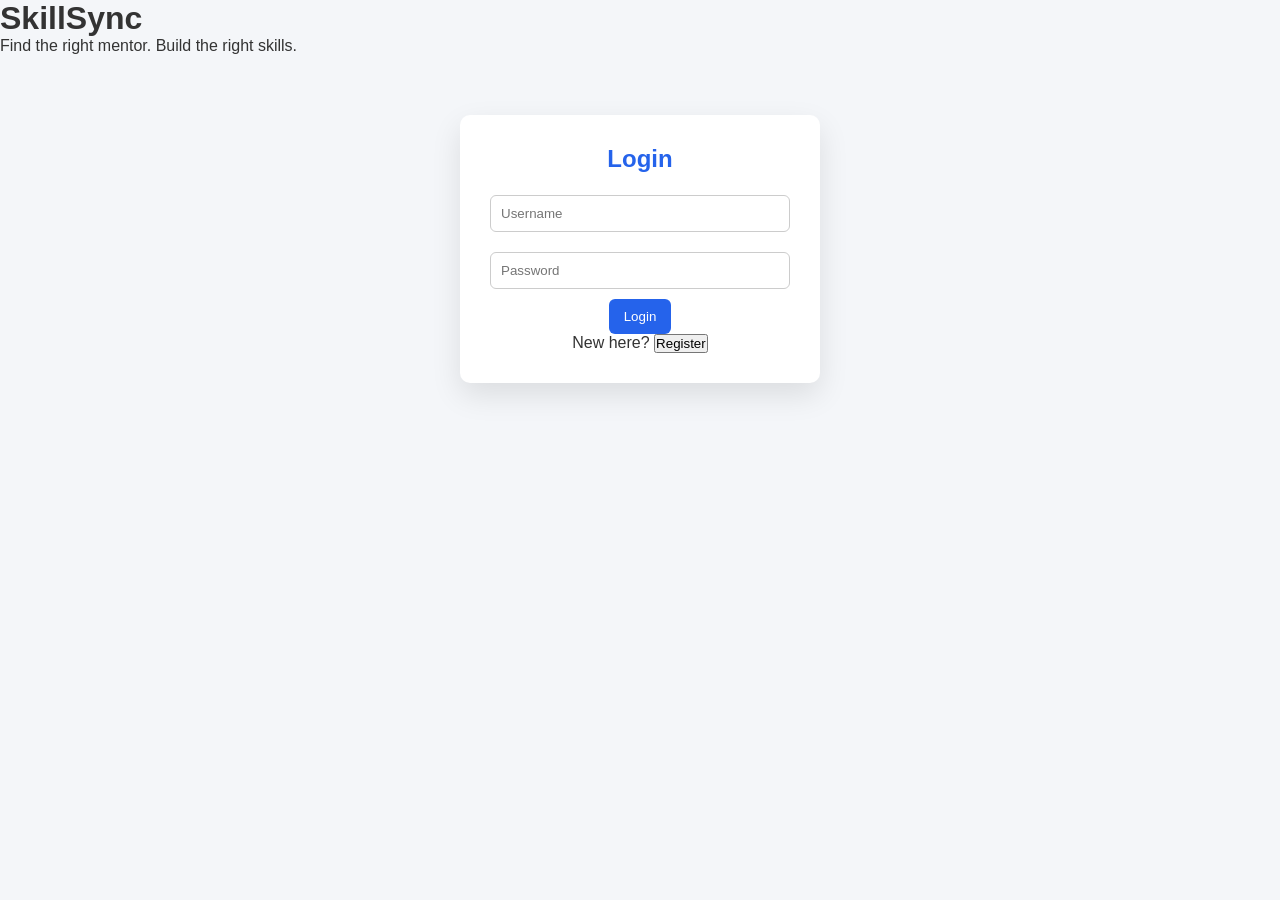
==== frontend/index.html @ 21e5f705 "integration code" ====
<!DOCTYPE html>
<html lang="en">
<head>
  <meta charset="UTF-8">
  <title>SkillSync — Login / Register</title>
  <link rel="stylesheet" href="style.css">
</head>

<body class="auth-body">

<div class="auth-container">
  <h1 class="brand-title">SkillSync</h1>
  <p class="subtitle">Find the right mentor. Build the right skills.</p>

  <div class="auth-card">

    <!-- LOGIN FORM -->
    <div id="login-section">
      <h2>Login</h2>
      <form id="loginForm">
        <input id="login-username" type="text" class="input-field" placeholder="Username" required>
        <input id="login-password" type="password" class="input-field" placeholder="Password" required>
        <button type="submit" class="btn primary-btn">Login</button>
      </form>
      <p class="switch-text">
        New here? <button id="showRegisterBtn" class="link-btn">Register</button>
      </p>
    </div>

    <!-- REGISTER FORM -->
    <div id="register-section" style="display:none;">
      <h2>Register</h2>
      <form id="registerForm">
        <input id="reg-username" type="text" class="input-field" placeholder="Username" required>
        <input id="reg-name" type="text" class="input-field" placeholder="Full Name" required>
        <input id="reg-password" type="password" class="input-field" placeholder="Password" required>
        <select id="reg-role" class="input-field">
          <option value="mentee">Mentee</option>
          <option value="mentor">Mentor</option>
        </select>
        <input id="reg-phone" type="text" class="input-field" placeholder="Phone Number">
        <input id="reg-experience" type="text" class="input-field" placeholder="Experience Level">
        <textarea id="reg-summary" class="input-field" placeholder="Profile Summary"></textarea>
        <button type="submit" class="btn primary-btn">Register</button>
      </form>
      <p class="switch-text">
        Already have an account? <button id="showLoginBtn" class="link-btn">Login</button>
      </p>
    </div>

  </div>
</div>

<script>
const API = "http://127.0.0.1:8000";

// --- TOGGLE LOGIN / REGISTER ---
const loginSection = document.getElementById("login-section");
const registerSection = document.getElementById("register-section");
document.getElementById("showRegisterBtn").onclick = () => {
  loginSection.style.display = "none";
  registerSection.style.display = "block";
};
document.getElementById("showLoginBtn").onclick = () => {
  registerSection.style.display = "none";
  loginSection.style.display = "block";
};

// --- LOGIN LOGIC ---
document.getElementById("loginForm").addEventListener("submit", async (e) => {
  e.preventDefault();
  const username = document.getElementById("login-username").value.trim();
  const password = document.getElementById("login-password").value.trim();

  const res = await fetch(`${API}/users/login`, {
    method: "POST",
    headers: { "Content-Type": "application/json" },
    body: JSON.stringify({ username, password })
  });

  const data = await res.json();

  if (!res.ok) {
    alert(data.detail || "Login failed");
    return;
  }

  localStorage.setItem("token", data.token);
  localStorage.setItem("username", data.username);
  localStorage.setItem("role", data.role);
  window.location.href = "dashboard.html";
});

// --- REGISTER LOGIC ---
document.getElementById("registerForm").addEventListener("submit", async (e) => {
  e.preventDefault();

  const payload = {
    username: document.getElementById("reg-username").value.trim(),
    name: document.getElementById("reg-name").value.trim(),
    password: document.getElementById("reg-password").value.trim(),
    role: document.getElementById("reg-role").value,
    phone_number: document.getElementById("reg-phone").value.trim(),
    experience_level: document.getElementById("reg-experience").value.trim(),
    profile_summary: document.getElementById("reg-summary").value.trim()
  };

  const res = await fetch(`${API}/users/register`, {
    method: "POST",
    headers: { "Content-Type": "application/json" },
    body: JSON.stringify(payload)
  });

  const data = await res.json();

  if (!res.ok) {
    alert(data.detail || "Registration failed");
    return;
  }

  alert("Registration successful! Logging in...");
  // AUTO LOGIN AFTER REGISTER
  const loginRes = await fetch(`${API}/users/login`, {
    method: "POST",
    headers: { "Content-Type": "application/json" },
    body: JSON.stringify({ username: payload.username, password: payload.password })
  });

  const loginData = await loginRes.json();
  if (!loginRes.ok) return alert(loginData.detail || "Login after registration failed");

  localStorage.setItem("token", loginData.token);
  localStorage.setItem("username", loginData.username);
  localStorage.setItem("role", loginData.role);
  window.location.href = "dashboard.html";
});
</script>

</body>
</html>
---- frontend/style.css ----
* {
  margin: 0;
  padding: 0;
  box-sizing: border-box;
  font-family: "Segoe UI", sans-serif;
}

body {
  background: #f4f6f9;
  color: #333;
}

.bg-pattern {
  min-height: 100vh;
}

.topbar {
  background: #2563eb;
  color: white;
  padding: 15px 30px;
  display: flex;
  justify-content: space-between;
  align-items: center;
}

.tagline {
  font-size: 0.9rem;
  opacity: 0.9;
}

.container {
  padding: 30px;
  display: grid;
  grid-template-columns: repeat(auto-fit, minmax(320px, 1fr));
  gap: 20px;
}

.auth-card {
  background: white;
  padding: 30px;
  max-width: 360px;
  margin: auto;
  margin-top: 60px;
  border-radius: 10px;
  box-shadow: 0 12px 30px rgba(0,0,0,0.1);
  text-align: center;
}

.mascot {
  width: 90px;
  margin-bottom: 15px;
}

.card {
  background: white;
  padding: 20px;
  border-radius: 8px;
  box-shadow: 0 4px 12px rgba(0,0,0,0.08);
}

h2 {
  color: #2563eb;
  margin-bottom: 12px;
}

ul {
  list-style: none;
  margin-bottom: 12px;
}

ul li {
  padding: 8px 10px;
  border-bottom: 1px solid #eee;
}

.input-field {
  width: 100%;
  padding: 10px;
  margin: 10px 0;
  border-radius: 6px;
  border: 1px solid #ccc;
}

.btn {
  padding: 10px 15px;
  border-radius: 6px;
  border: none;
  cursor: pointer;
  font-weight: 500;
}

.primary-btn {
  background: #2563eb;
  color: white;
}

.secondary-btn {
  background: #e5e7eb;
}

#logoutBtn {
  background: white;
  color: #2563eb;
  padding: 6px 12px;
  border-radius: 6px;
}

.chat-box {
  height: 150px;
  border: 1px solid #ddd;
  padding: 10px;
  background: #fafafa;
  overflow-y: auto;
}

.muted {
  color: #777;
  font-size: 0.85rem;
}

@media (max-width: 600px) {
  .container {
    grid-template-columns: 1fr;
  }
}
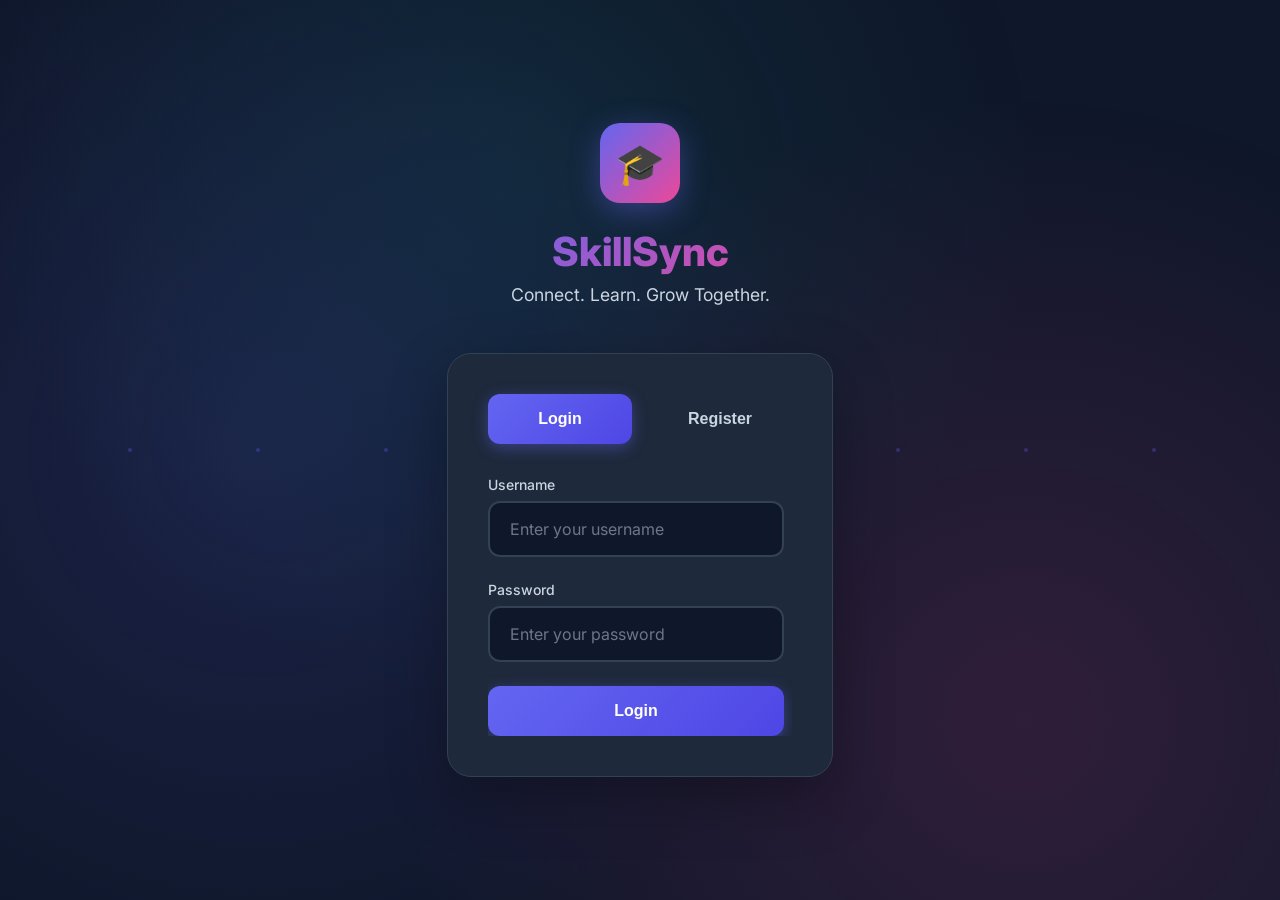
==== commit f97a0a25: "new ui" ====
--- a/frontend/index.html
+++ b/frontend/index.html
@@ -2,139 +2,629 @@
 <html lang="en">
 <head>
   <meta charset="UTF-8">
-  <title>SkillSync — Login / Register</title>
-  <link rel="stylesheet" href="style.css">
+  <meta name="viewport" content="width=device-width, initial-scale=1.0">
+  <title>SkillSync - Login & Register</title>
+  <style>
+    @import url('https://fonts.googleapis.com/css2?family=Inter:wght@300;400;500;600;700;800&display=swap');
+    
+    * {
+      margin: 0;
+      padding: 0;
+      box-sizing: border-box;
+    }
+    
+    html, body {
+      margin: 0;
+      padding: 0;
+      overflow-y: auto;
+    }
+
+    .auth-card,
+    .auth-section {
+      height: auto;
+      max-height: none;
+    }
+    
+    :root {
+      --primary: #6366f1;
+      --primary-dark: #4f46e5;
+      --secondary: #ec4899;
+      --accent: #14b8a6;
+      --bg-dark: #0f172a;
+      --bg-card: #1e293b;
+      --bg-card-hover: #334155;
+      --text-primary: #f8fafc;
+      --text-secondary: #cbd5e1;
+      --border: #334155;
+      --success: #10b981;
+      --danger: #ef4444;
+    }
+    
+    body {
+      font-family: 'Inter', sans-serif;
+      background: var(--bg-dark);
+      color: var(--text-primary);
+      min-height: 100vh;
+      display: flex;
+      align-items: center;
+      justify-content: center;
+      overflow: hidden;
+      position: relative;
+    }
+    
+    /* Animated Background */
+    body::before {
+      content: '';
+      position: fixed;
+      top: 0;
+      left: 0;
+      width: 100%;
+      height: 100%;
+      background: 
+        radial-gradient(circle at 20% 50%, rgba(99, 102, 241, 0.15) 0%, transparent 50%),
+        radial-gradient(circle at 80% 80%, rgba(236, 72, 153, 0.15) 0%, transparent 50%),
+        radial-gradient(circle at 40% 20%, rgba(20, 184, 166, 0.1) 0%, transparent 50%);
+      animation: backgroundShift 20s ease infinite;
+      z-index: -1;
+    }
+    
+    @keyframes backgroundShift {
+      0%, 100% { opacity: 1; }
+      50% { opacity: 0.8; }
+    }
+    
+    /* Floating particles */
+    .particle {
+      position: fixed;
+      width: 4px;
+      height: 4px;
+      background: var(--primary);
+      border-radius: 50%;
+      opacity: 0.3;
+      animation: float-particle 20s infinite;
+    }
+    
+    @keyframes float-particle {
+      0%, 100% { transform: translateY(0) translateX(0); }
+      50% { transform: translateY(-100vh) translateX(50px); }
+    }
+    
+    .auth-container {
+      width: 100%;
+      max-width: 450px;
+      padding: 2rem;
+      z-index: 1;
+    }
+    
+    .brand-header {
+      text-align: center;
+      margin-bottom: 3rem;
+    }
+    
+    .logo-large {
+      width: 80px;
+      height: 80px;
+      margin: 0 auto 1.5rem;
+      background: linear-gradient(135deg, var(--primary), var(--secondary));
+      border-radius: 20px;
+      display: flex;
+      align-items: center;
+      justify-content: center;
+      font-size: 2.5rem;
+      animation: pulse 2s ease-in-out infinite;
+      box-shadow: 0 8px 30px rgba(99, 102, 241, 0.4);
+    }
+    
+    @keyframes pulse {
+      0%, 100% { transform: scale(1); }
+      50% { transform: scale(1.05); }
+    }
+    
+    .brand-title {
+      font-size: 2.5rem;
+      font-weight: 800;
+      background: linear-gradient(135deg, var(--primary), var(--secondary));
+      background-clip: text;
+      -webkit-background-clip: text;
+      color: transparent;
+      -webkit-text-fill-color: transparent;
+      margin-bottom: 0.5rem;
+    }
+    
+    .brand-subtitle {
+      color: var(--text-secondary);
+      font-size: 1.1rem;
+    }
+    
+    .auth-card {
+      background: var(--bg-card);
+      border: 1px solid var(--border);
+      border-radius: 24px;
+      padding: 2.5rem;
+      box-shadow: 0 20px 60px rgba(0, 0, 0, 0.3);
+      position: relative;
+      overflow: hidden;
+      max-height: 85vh;
+      display: flex;
+      flex-direction: column;
+    }
+    
+    .auth-tabs {
+      display: flex;
+      gap: 1rem;
+      margin-bottom: 2rem;
+    }
+    
+    .tab-btn {
+      flex: 1;
+      padding: 1rem;
+      background: transparent;
+      border: none;
+      color: var(--text-secondary);
+      font-size: 1rem;
+      font-weight: 600;
+      cursor: pointer;
+      border-radius: 12px;
+      transition: all 0.3s ease;
+      position: relative;
+    }
+    
+    .tab-btn.active {
+      background: linear-gradient(135deg, var(--primary), var(--primary-dark));
+      color: white;
+      box-shadow: 0 4px 15px rgba(99, 102, 241, 0.4);
+    }
+    
+    .tab-btn:not(.active):hover {
+      background: var(--bg-card-hover);
+    }
+    
+    .auth-section {
+      display: none;
+      overflow-y: auto;
+      flex: 1;
+      padding-right: 0.5rem;
+    }
+    
+    .auth-section.active {
+      display: block;
+      animation: fadeIn 0.3s ease;
+    }
+    
+    /* Custom scrollbar */
+    .auth-section::-webkit-scrollbar {
+      width: 8px;
+    }
+    
+    .auth-section::-webkit-scrollbar-track {
+      background: var(--bg-dark);
+      border-radius: 4px;
+    }
+    
+    .auth-section::-webkit-scrollbar-thumb {
+      background: var(--primary);
+      border-radius: 4px;
+    }
+    
+    .auth-section::-webkit-scrollbar-thumb:hover {
+      background: var(--primary-dark);
+    }
+    
+    @keyframes fadeIn {
+      from { opacity: 0; transform: translateY(10px); }
+      to { opacity: 1; transform: translateY(0); }
+    }
+    
+    .form-group {
+      margin-bottom: 1.5rem;
+    }
+    
+    .form-label {
+      display: block;
+      margin-bottom: 0.5rem;
+      color: var(--text-secondary);
+      font-weight: 500;
+      font-size: 0.875rem;
+    }
+    
+    .input-field {
+      width: 100%;
+      padding: 1rem 1.25rem;
+      background: var(--bg-dark);
+      border: 2px solid var(--border);
+      border-radius: 12px;
+      color: var(--text-primary);
+      font-size: 1rem;
+      transition: all 0.3s ease;
+      font-family: 'Inter', sans-serif;
+    }
+    
+    .input-field:focus {
+      outline: none;
+      border-color: var(--primary);
+      box-shadow: 0 0 0 4px rgba(99, 102, 241, 0.1);
+    }
+    
+    .input-field::placeholder {
+      color: var(--text-secondary);
+      opacity: 0.5;
+    }
+    
+    select.input-field {
+      cursor: pointer;
+    }
+    
+    textarea.input-field {
+      min-height: 100px;
+      resize: vertical;
+    }
+    
+    .btn {
+      width: 100%;
+      padding: 1rem 1.5rem;
+      border-radius: 12px;
+      border: none;
+      font-weight: 600;
+      font-size: 1rem;
+      cursor: pointer;
+      transition: all 0.3s ease;
+      position: relative;
+      overflow: hidden;
+    }
+    
+    .btn::before {
+      content: '';
+      position: absolute;
+      top: 50%;
+      left: 50%;
+      width: 0;
+      height: 0;
+      border-radius: 50%;
+      background: rgba(255, 255, 255, 0.2);
+      transform: translate(-50%, -50%);
+      transition: width 0.6s, height 0.6s;
+    }
+    
+    .btn:hover::before {
+      width: 300px;
+      height: 300px;
+    }
+    
+    .btn-primary {
+      background: linear-gradient(135deg, var(--primary), var(--primary-dark));
+      color: white;
+      box-shadow: 0 4px 15px rgba(99, 102, 241, 0.4);
+    }
+    
+    .btn-primary:hover {
+      transform: translateY(-2px);
+      box-shadow: 0 6px 20px rgba(99, 102, 241, 0.6);
+    }
+    
+    .btn-primary:active {
+      transform: translateY(0);
+    }
+    
+    .divider {
+      display: flex;
+      align-items: center;
+      text-align: center;
+      margin: 1.5rem 0;
+      color: var(--text-secondary);
+    }
+    
+    .divider::before,
+    .divider::after {
+      content: '';
+      flex: 1;
+      border-bottom: 1px solid var(--border);
+    }
+    
+    .divider span {
+      padding: 0 1rem;
+      font-size: 0.875rem;
+    }
+    
+    .error-message {
+      background: rgba(239, 68, 68, 0.1);
+      border: 1px solid var(--danger);
+      color: var(--danger);
+      padding: 1rem;
+      border-radius: 12px;
+      margin-bottom: 1rem;
+      font-size: 0.875rem;
+      display: none;
+    }
+    
+    .error-message.show {
+      display: block;
+      animation: shake 0.5s ease;
+    }
+    
+    @keyframes shake {
+      0%, 100% { transform: translateX(0); }
+      25% { transform: translateX(-10px); }
+      75% { transform: translateX(10px); }
+    }
+    
+    .success-message {
+      background: rgba(16, 185, 129, 0.1);
+      border: 1px solid var(--success);
+      color: var(--success);
+      padding: 1rem;
+      border-radius: 12px;
+      margin-bottom: 1rem;
+      font-size: 0.875rem;
+      display: none;
+    }
+    
+    .success-message.show {
+      display: block;
+      animation: fadeIn 0.3s ease;
+    }
+    
+    @media (max-width: 768px) {
+      .auth-container {
+        padding: 1rem;
+      }
+      
+      .auth-card {
+        padding: 1.5rem;
+      }
+      
+      .brand-title {
+        font-size: 2rem;
+      }
+    }
+  </style>
 </head>
 
-<body class="auth-body">
-
-<div class="auth-container">
-  <h1 class="brand-title">SkillSync</h1>
-  <p class="subtitle">Find the right mentor. Build the right skills.</p>
-
-  <div class="auth-card">
-
-    <!-- LOGIN FORM -->
-    <div id="login-section">
-      <h2>Login</h2>
-      <form id="loginForm">
-        <input id="login-username" type="text" class="input-field" placeholder="Username" required>
-        <input id="login-password" type="password" class="input-field" placeholder="Password" required>
-        <button type="submit" class="btn primary-btn">Login</button>
-      </form>
-      <p class="switch-text">
-        New here? <button id="showRegisterBtn" class="link-btn">Register</button>
-      </p>
+<body>
+  <!-- Floating particles -->
+  <div class="particle" style="left: 10%; animation-delay: 0s;"></div>
+  <div class="particle" style="left: 20%; animation-delay: 2s;"></div>
+  <div class="particle" style="left: 30%; animation-delay: 4s;"></div>
+  <div class="particle" style="left: 40%; animation-delay: 1s;"></div>
+  <div class="particle" style="left: 50%; animation-delay: 3s;"></div>
+  <div class="particle" style="left: 60%; animation-delay: 5s;"></div>
+  <div class="particle" style="left: 70%; animation-delay: 2.5s;"></div>
+  <div class="particle" style="left: 80%; animation-delay: 4.5s;"></div>
+  <div class="particle" style="left: 90%; animation-delay: 1.5s;"></div>
+
+  <div class="auth-container">
+    <div class="brand-header">
+      <div class="logo-large">🎓</div>
+      <h1 class="brand-title">SkillSync</h1>
+      <p class="brand-subtitle">Connect. Learn. Grow Together.</p>
     </div>
 
-    <!-- REGISTER FORM -->
-    <div id="register-section" style="display:none;">
-      <h2>Register</h2>
-      <form id="registerForm">
-        <input id="reg-username" type="text" class="input-field" placeholder="Username" required>
-        <input id="reg-name" type="text" class="input-field" placeholder="Full Name" required>
-        <input id="reg-password" type="password" class="input-field" placeholder="Password" required>
-        <select id="reg-role" class="input-field">
-          <option value="mentee">Mentee</option>
-          <option value="mentor">Mentor</option>
-        </select>
-        <input id="reg-phone" type="text" class="input-field" placeholder="Phone Number">
-        <input id="reg-experience" type="text" class="input-field" placeholder="Experience Level">
-        <textarea id="reg-summary" class="input-field" placeholder="Profile Summary"></textarea>
-        <button type="submit" class="btn primary-btn">Register</button>
-      </form>
-      <p class="switch-text">
-        Already have an account? <button id="showLoginBtn" class="link-btn">Login</button>
-      </p>
+    <div class="auth-card">
+      <div class="auth-tabs">
+        <button class="tab-btn active" id="loginTab">Login</button>
+        <button class="tab-btn" id="registerTab">Register</button>
+      </div>
+
+      <!-- Error/Success Messages -->
+      <div class="error-message" id="errorMessage"></div>
+      <div class="success-message" id="successMessage"></div>
+
+      <!-- LOGIN FORM -->
+      <div id="login-section" class="auth-section active">
+        <form id="loginForm">
+          <div class="form-group">
+            <label class="form-label">Username</label>
+            <input id="login-username" type="text" class="input-field" placeholder="Enter your username" required>
+          </div>
+          <div class="form-group">
+            <label class="form-label">Password</label>
+            <input id="login-password" type="password" class="input-field" placeholder="Enter your password" required>
+          </div>
+          <button type="submit" class="btn btn-primary">Login</button>
+        </form>
+      </div>
+
+      <!-- REGISTER FORM -->
+      <div id="register-section" class="auth-section">
+        <form id="registerForm">
+          <div class="form-group">
+            <label class="form-label">Username *</label>
+            <input id="reg-username" type="text" class="input-field" placeholder="Choose a username" required>
+          </div>
+          <div class="form-group">
+            <label class="form-label">Full Name *</label>
+            <input id="reg-name" type="text" class="input-field" placeholder="Enter your full name" required>
+          </div>
+          <div class="form-group">
+            <label class="form-label">Password *</label>
+            <input id="reg-password" type="password" class="input-field" placeholder="Create a password" required>
+          </div>
+          <div class="form-group">
+            <label class="form-label">I am a *</label>
+            <select id="reg-role" class="input-field" required>
+              <option value="mentee">Mentee (Looking for guidance)</option>
+              <option value="mentor">Mentor (Want to help others)</option>
+            </select>
+          </div>
+          <div class="form-group">
+            <label class="form-label">Phone Number</label>
+            <input id="reg-phone" type="text" class="input-field" placeholder="Your phone number (optional)">
+          </div>
+          <div class="form-group">
+            <label class="form-label">Experience Level</label>
+            <select id="reg-experience" class="input-field">
+              <option value="">Select experience level</option>
+              <option value="Beginner">Beginner</option>
+              <option value="Intermediate">Intermediate</option>
+              <option value="Advanced">Advanced</option>
+              <option value="Expert">Expert</option>
+            </select>
+          </div>
+          <div class="form-group">
+            <label class="form-label">Profile Summary</label>
+            <textarea id="reg-summary" class="input-field" placeholder="Tell us about yourself, your interests, and goals..."></textarea>
+          </div>
+          <button type="submit" class="btn btn-primary">Create Account</button>
+        </form>
+      </div>
     </div>
-
   </div>
-</div>
-
-<script>
-const API = "http://127.0.0.1:8000";
-
-// --- TOGGLE LOGIN / REGISTER ---
-const loginSection = document.getElementById("login-section");
-const registerSection = document.getElementById("register-section");
-document.getElementById("showRegisterBtn").onclick = () => {
-  loginSection.style.display = "none";
-  registerSection.style.display = "block";
-};
-document.getElementById("showLoginBtn").onclick = () => {
-  registerSection.style.display = "none";
-  loginSection.style.display = "block";
-};
-
-// --- LOGIN LOGIC ---
-document.getElementById("loginForm").addEventListener("submit", async (e) => {
-  e.preventDefault();
-  const username = document.getElementById("login-username").value.trim();
-  const password = document.getElementById("login-password").value.trim();
-
-  const res = await fetch(`${API}/users/login`, {
-    method: "POST",
-    headers: { "Content-Type": "application/json" },
-    body: JSON.stringify({ username, password })
-  });
-
-  const data = await res.json();
-
-  if (!res.ok) {
-    alert(data.detail || "Login failed");
-    return;
-  }
-
-  localStorage.setItem("token", data.token);
-  localStorage.setItem("username", data.username);
-  localStorage.setItem("role", data.role);
-  window.location.href = "dashboard.html";
-});
-
-// --- REGISTER LOGIC ---
-document.getElementById("registerForm").addEventListener("submit", async (e) => {
-  e.preventDefault();
-
-  const payload = {
-    username: document.getElementById("reg-username").value.trim(),
-    name: document.getElementById("reg-name").value.trim(),
-    password: document.getElementById("reg-password").value.trim(),
-    role: document.getElementById("reg-role").value,
-    phone_number: document.getElementById("reg-phone").value.trim(),
-    experience_level: document.getElementById("reg-experience").value.trim(),
-    profile_summary: document.getElementById("reg-summary").value.trim()
-  };
-
-  const res = await fetch(`${API}/users/register`, {
-    method: "POST",
-    headers: { "Content-Type": "application/json" },
-    body: JSON.stringify(payload)
-  });
-
-  const data = await res.json();
-
-  if (!res.ok) {
-    alert(data.detail || "Registration failed");
-    return;
-  }
-
-  alert("Registration successful! Logging in...");
-  // AUTO LOGIN AFTER REGISTER
-  const loginRes = await fetch(`${API}/users/login`, {
-    method: "POST",
-    headers: { "Content-Type": "application/json" },
-    body: JSON.stringify({ username: payload.username, password: payload.password })
-  });
-
-  const loginData = await loginRes.json();
-  if (!loginRes.ok) return alert(loginData.detail || "Login after registration failed");
-
-  localStorage.setItem("token", loginData.token);
-  localStorage.setItem("username", loginData.username);
-  localStorage.setItem("role", loginData.role);
-  window.location.href = "dashboard.html";
-});
-</script>
-
+
+  <script>
+    const API = "http://127.0.0.1:8000";
+
+    // Tab switching
+    const loginTab = document.getElementById("loginTab");
+    const registerTab = document.getElementById("registerTab");
+    const loginSection = document.getElementById("login-section");
+    const registerSection = document.getElementById("register-section");
+    const errorMessage = document.getElementById("errorMessage");
+    const successMessage = document.getElementById("successMessage");
+
+    loginTab.addEventListener("click", () => {
+      loginTab.classList.add("active");
+      registerTab.classList.remove("active");
+      loginSection.classList.add("active");
+      registerSection.classList.remove("active");
+      clearMessages();
+    });
+
+    registerTab.addEventListener("click", () => {
+      registerTab.classList.add("active");
+      loginTab.classList.remove("active");
+      registerSection.classList.add("active");
+      loginSection.classList.remove("active");
+      clearMessages();
+    });
+
+    function showError(message) {
+      errorMessage.textContent = message;
+      errorMessage.classList.add("show");
+      successMessage.classList.remove("show");
+      setTimeout(() => errorMessage.classList.remove("show"), 5000);
+    }
+
+    function showSuccess(message) {
+      successMessage.textContent = message;
+      successMessage.classList.add("show");
+      errorMessage.classList.remove("show");
+    }
+
+    function clearMessages() {
+      errorMessage.classList.remove("show");
+      successMessage.classList.remove("show");
+    }
+
+    // LOGIN
+    document.getElementById("loginForm").addEventListener("submit", async (e) => {
+      e.preventDefault();
+      clearMessages();
+      
+      const username = document.getElementById("login-username").value.trim();
+      const password = document.getElementById("login-password").value.trim();
+
+      if (!username || !password) {
+        showError("Please fill in all fields");
+        return;
+      }
+
+      try {
+        const res = await fetch(`${API}/users/login`, {
+          method: "POST",
+          headers: { "Content-Type": "application/json" },
+          body: JSON.stringify({ username, password })
+        });
+
+        const data = await res.json();
+
+        if (!res.ok) {
+          showError(data.detail || "Login failed");
+          return;
+        }
+
+        localStorage.setItem("token", data.token);
+        localStorage.setItem("username", data.username);
+        localStorage.setItem("role", data.role);
+        
+        showSuccess("Login successful! Redirecting...");
+        setTimeout(() => {
+          window.location.href = "dashboard.html";
+        }, 1000);
+      } catch (err) {
+        showError("Connection error. Please try again.");
+        console.error(err);
+      }
+    });
+
+    // REGISTER
+    document.getElementById("registerForm").addEventListener("submit", async (e) => {
+      e.preventDefault();
+      clearMessages();
+
+      const username = document.getElementById("reg-username").value.trim();
+      const name = document.getElementById("reg-name").value.trim();
+      const password = document.getElementById("reg-password").value.trim();
+      const role = document.getElementById("reg-role").value;
+
+      if (!username || !name || !password || !role) {
+        showError("Please fill in all required fields");
+        return;
+      }
+
+      const payload = {
+        username,
+        name,
+        password,
+        role,
+        phone_number: document.getElementById("reg-phone").value.trim(),
+        experience_level: document.getElementById("reg-experience").value,
+        profile_summary: document.getElementById("reg-summary").value.trim()
+      };
+
+      try {
+        const res = await fetch(`${API}/users/register`, {
+          method: "POST",
+          headers: { "Content-Type": "application/json" },
+          body: JSON.stringify(payload)
+        });
+
+        const data = await res.json();
+
+        if (!res.ok) {
+          showError(data.detail || "Registration failed");
+          return;
+        }
+
+        showSuccess("Account created! Logging you in...");
+
+        // Auto login
+        const loginRes = await fetch(`${API}/users/login`, {
+          method: "POST",
+          headers: { "Content-Type": "application/json" },
+          body: JSON.stringify({ username: payload.username, password: payload.password })
+        });
+
+        const loginData = await loginRes.json();
+        
+        if (!loginRes.ok) {
+          showError("Account created but login failed. Please login manually.");
+          setTimeout(() => {
+            loginTab.click();
+          }, 2000);
+          return;
+        }
+
+        localStorage.setItem("token", loginData.token);
+        localStorage.setItem("username", loginData.username);
+        localStorage.setItem("role", loginData.role);
+        
+        setTimeout(() => {
+          window.location.href = "dashboard.html";
+        }, 1500);
+      } catch (err) {
+        showError("Connection error. Please try again.");
+        console.error(err);
+      }
+    });
+  </script>
 </body>
-</html>
+</html>
